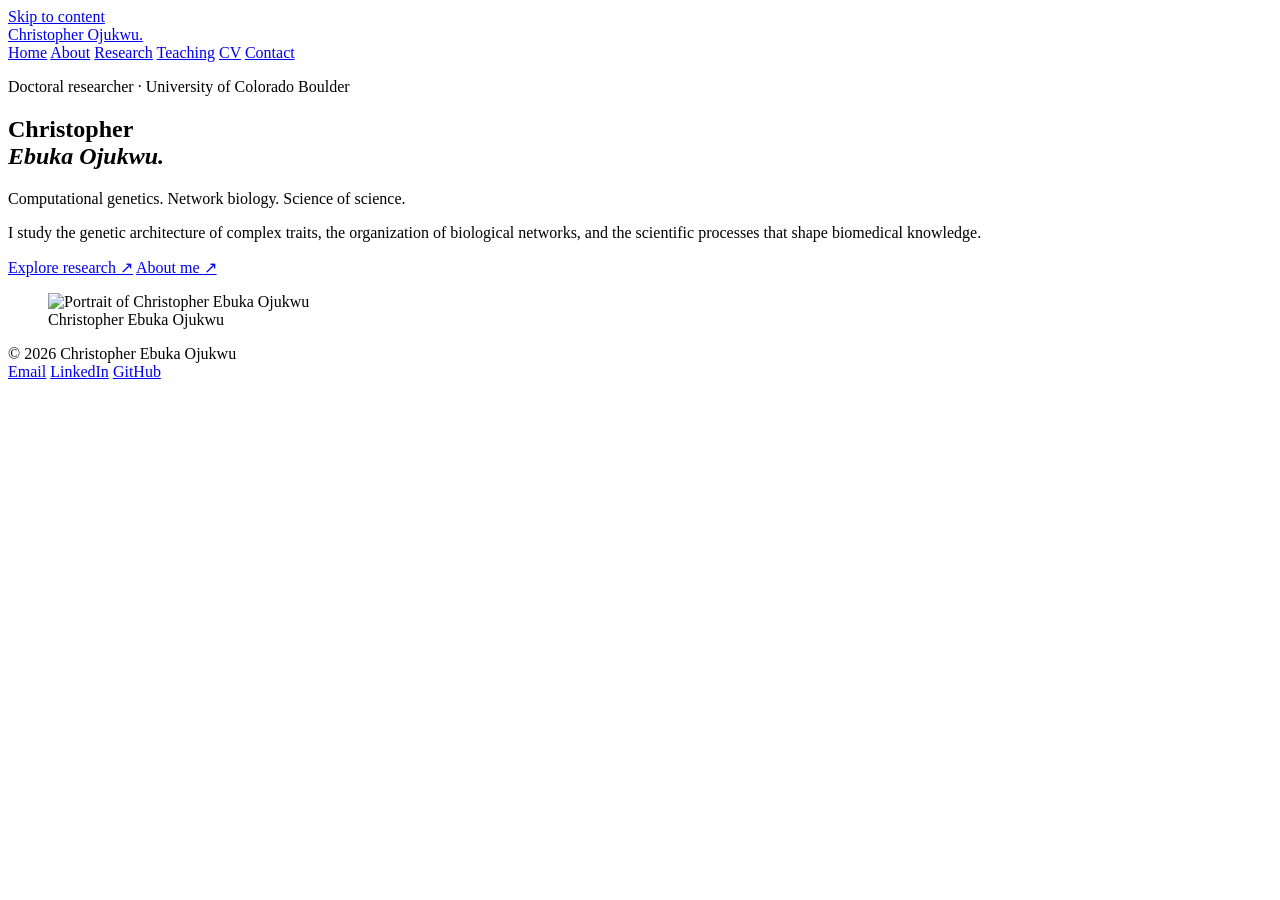
==== about/index.html @ 0a56ed88 "Create index.html" ====
<!doctype html>
<html lang="en">
<head>
  <meta charset="utf-8">
  <meta name="viewport" content="width=device-width, initial-scale=1">
  <meta name="color-scheme" content="light">
  <meta name="theme-color" content="#f8f8f6">
  <meta name="description" content="Christopher Ebuka Ojukwu is a PhD researcher at the University of Colorado Boulder studying computational genetics, biological networks, and the science of science.">
  <meta property="og:type" content="website">
  <meta property="og:title" content="Christopher Ebuka Ojukwu | Researcher">
  <meta property="og:description" content="Christopher Ebuka Ojukwu is a PhD researcher at the University of Colorado Boulder studying computational genetics, biological networks, and the science of science.">
  <meta property="og:url" content="https://christopherojukwu.com/">
  <meta property="og:image" content="https://christopherojukwu.com/christopher.JPEG">
  <link rel="canonical" href="https://christopherojukwu.com/">
  <link rel="icon" type="image/svg+xml" href="assets/favicon.svg">
  <link rel="stylesheet" href="assets/styles.css">
  <title>Christopher Ebuka Ojukwu | Researcher</title>
  <script type="application/ld+json">{
      "@context": "https://schema.org",
      "@type": "Person",
      "name": "Christopher Ebuka Ojukwu",
      "alternateName": "Christopher Ojukwu",
      "url": "https://christopherojukwu.com/",
      "image": "https://christopherojukwu.com/christoper.JPEG",
      "jobTitle": "Doctoral Researcher",
      "affiliation": {"@type":"CollegeOrUniversity","name":"University of Colorado Boulder"},
      "sameAs": ["https://github.com/ChristopherEbukaOjukwu", "https://www.linkedin.com/in/christopher-ebuka-ojukwu-80a6b9121/"]
    }</script>
</head>
<body class="home-page">
  <a class="skip-link" href="#main">Skip to content</a>
  <header class="site-header">
    <div class="container site-header-inner">
      <a class="brand" href="index.html" aria-label="Christopher Ojukwu, home">Christopher Ojukwu<span class="brand-mark">.</span></a>
      <nav class="site-nav" aria-label="Main navigation"><a href="index.html" aria-current="page" class="nav-active">Home</a>
<a href="about.html">About</a>
<a href="research.html">Research</a>
<a href="teaching.html">Teaching</a>
<a href="cv.html">CV</a>
<a href="contact.html">Contact</a></nav>
    </div>
  </header>
  <main id="main" class="container">
  <section class="hero" aria-labelledby="hero-title">
    <div class="hero-copy">
      <p class="eyebrow">Doctoral researcher · University of Colorado Boulder</p>
      <h1 id="hero-title">Christopher<br><em>Ebuka Ojukwu.</em></h1>
      <p class="hero-subtitle">Computational genetics. Network biology. Science of science.</p>
      <p class="hero-description">I study the genetic architecture of complex traits, the organization of biological networks, and the scientific processes that shape biomedical knowledge.</p>
      <div class="hero-actions">
        <a class="inline-arrow" href="research.html">Explore research <span aria-hidden="true">↗</span></a>
        <a class="inline-arrow secondary-arrow" href="about.html">About me <span aria-hidden="true">↗</span></a>
      </div>
    </div>
    <figure class="portrait-wrap">
      <img src="christopher.JPEG" alt="Portrait of Christopher Ebuka Ojukwu" width="1000" height="1000" loading="eager" fetchpriority="high">
      <figcaption>Christopher Ebuka Ojukwu</figcaption>
    </figure>
  </section>

  </main>
  <footer class="site-footer">
    <div class="container footer-inner">
      <span>© 2026 Christopher Ebuka Ojukwu</span>
      <div class="footer-links">
        <a href="mailto:christopher.ojukwu@colorado.edu">Email</a>
        <a href="https://www.linkedin.com/in/christopher-ebuka-ojukwu-80a6b9121/" target="_blank" rel="noopener noreferrer">LinkedIn</a>
        <a href="https://github.com/ChristopherEbukaOjukwu" target="_blank" rel="noopener noreferrer">GitHub</a>
      </div>
    </div>
  </footer>
</body>
</html>
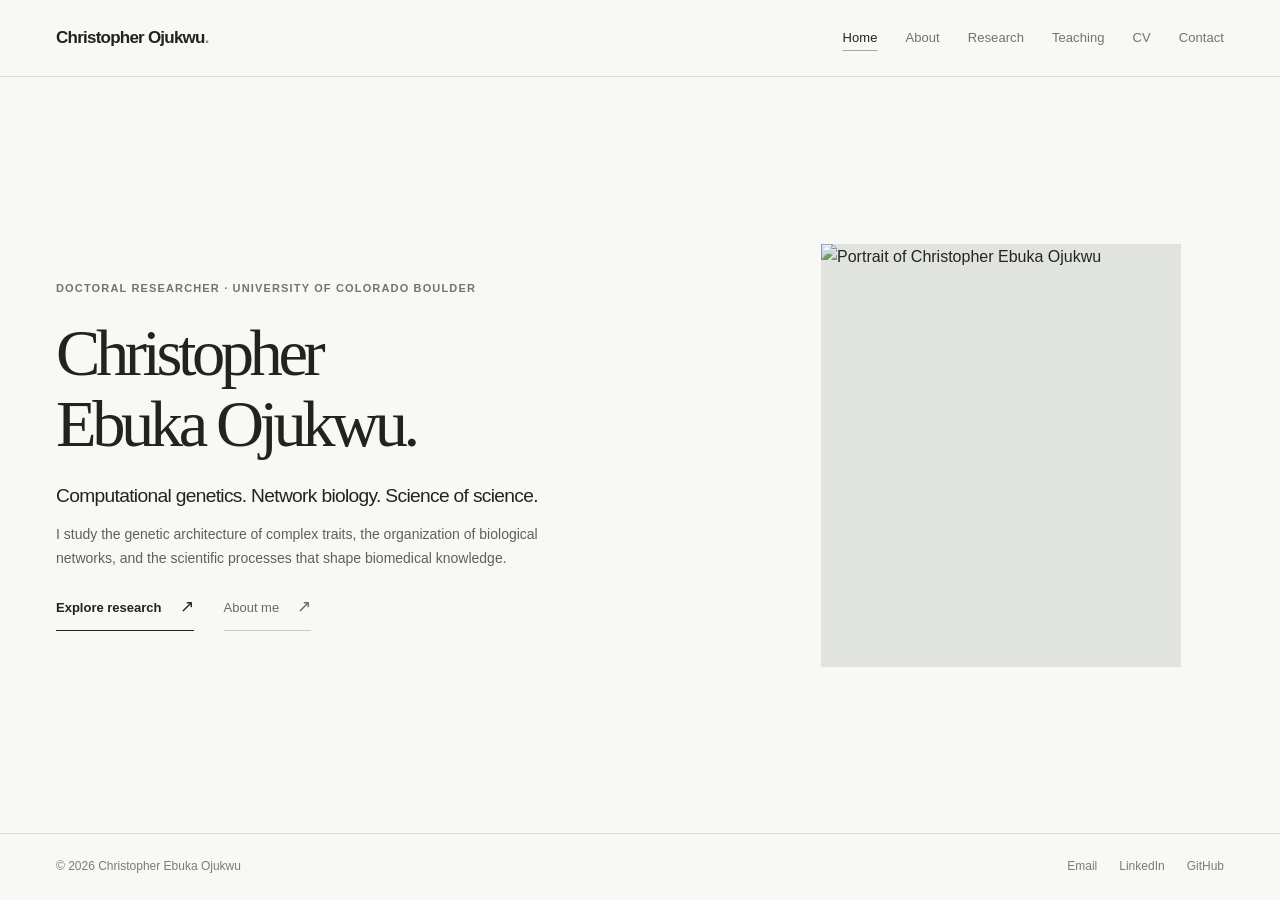
==== commit c31f5330: "Update index.html" ====
--- a/about/index.html
+++ b/about/index.html
@@ -13,7 +13,7 @@
   <meta property="og:image" content="https://christopherojukwu.com/christopher.JPEG">
   <link rel="canonical" href="https://christopherojukwu.com/">
   <link rel="icon" type="image/svg+xml" href="assets/favicon.svg">
-  <link rel="stylesheet" href="assets/styles.css">
+  <link rel="stylesheet" href="/assets/styles.css">
   <title>Christopher Ebuka Ojukwu | Researcher</title>
   <script type="application/ld+json">{
       "@context": "https://schema.org",
--- a/assets/styles.css
+++ b/assets/styles.css
@@ -0,0 +1,177 @@
+/* Minimal editorial website for Christopher Ebuka Ojukwu */
+:root {
+  --bg: #f8f8f6;
+  --ink: #202320;
+  --muted: #656a66;
+  --line: #dcded9;
+  --accent: #555f59;
+  --max: 1180px;
+}
+* { box-sizing: border-box; }
+html { scroll-behavior: smooth; }
+body { margin: 0; background: var(--bg); color: var(--ink); font-family: -apple-system, BlinkMacSystemFont, "Segoe UI", Helvetica, Arial, sans-serif; font-size: 16px; line-height: 1.65; -webkit-font-smoothing: antialiased; }
+a { color: inherit; text-decoration: none; }
+a:hover { color: #626f67; }
+a:focus-visible { outline: 2px solid #52685b; outline-offset: 5px; }
+.container { width: min(var(--max), calc(100% - 112px)); margin: 0 auto; }
+.skip-link { position: absolute; top: -80px; left: 20px; z-index: 99; background: #fff; padding: 12px; }
+.skip-link:focus { top: 10px; }
+.site-header { border-bottom: 1px solid var(--line); }
+.site-header-inner { display: flex; justify-content: space-between; align-items: center; min-height: 92px; gap: 24px; }
+.brand { font-size: 17px; font-weight: 650; letter-spacing: -.045em; white-space: nowrap; }
+.brand-mark { color: #879288; }
+.site-nav { display: flex; flex-wrap: nowrap; gap: 28px; align-items: center; }
+.site-nav a { color: #70746e; font-size: 13px; line-height: 1.4; letter-spacing: .005em; transition: color .15s ease; }
+.site-nav a:hover, .site-nav a.nav-active { color: var(--ink); }
+.site-nav a.nav-active { text-decoration: underline; text-decoration-color: #a3aca1; text-underline-offset: 8px; text-decoration-thickness: 1px; }
+.site-footer { margin-top: 115px; border-top: 1px solid var(--line); }
+.footer-inner { min-height: 104px; display: flex; gap: 20px; align-items: center; justify-content: space-between; color: #797d76; font-size: 12px; }
+.footer-links { display: flex; gap: 22px; }
+.footer-links a:hover { color: var(--ink); }
+.eyebrow, .small-label, .side-label { color: #70756f; font-size: 11px; letter-spacing: .105em; text-transform: uppercase; font-weight: 550; }
+.hero { display: grid; grid-template-columns: minmax(0, 1.27fr) minmax(290px, .73fr); gap: clamp(40px, 6.5vw, 110px); align-items: center; padding: 103px 0 100px; }
+.hero-copy { padding-bottom: 18px; }
+.hero .eyebrow { margin: 0 0 32px; }
+h1,h2,h3,p,figure { margin-top: 0; }
+h1, .serif { font-family: Georgia, "Times New Roman", serif; font-weight: 400; }
+.hero h1 { font-size: 78px; font-size: clamp(52px, 5.6vw, 90px); letter-spacing: -.067em; line-height: 1.06; margin: 0 0 35px; }
+.hero h1 em { font-style: normal; white-space: nowrap; }
+.hero-subtitle { font-size: 20px; font-size: clamp(18px, 1.6vw, 22px); line-height: 1.45; font-weight: 500; letter-spacing: -.035em; max-width: 530px; margin-bottom: 20px; }
+.hero-description { font-size: 15px; line-height: 1.85; color: #5c615c; max-width: 530px; margin-bottom: 33px; }
+.hero-actions { display: flex; gap: 30px; align-items: center; flex-wrap: wrap; }
+.inline-arrow { display: inline-flex; gap: 18px; align-items: center; font-size: 13px; font-weight: 620; padding: 0 0 9px; border-bottom: 1px solid var(--ink); }
+.inline-arrow span { font-size: 17px; font-weight: 400; }
+.secondary-arrow { color: var(--muted); font-weight: 450; border-bottom-color: #c7cbc4; }
+.portrait-wrap { margin: 0; align-self: start; }
+.portrait-wrap img { display: block; width: 100%; height: 100%; aspect-ratio: 3/4; object-fit: cover; object-position: center top; background: #e3e6e0; filter: saturate(.7) contrast(.97); }
+.portrait-wrap figcaption { font-size: 10px; letter-spacing: .04em; margin-top: 11px; color: #8d908b; }
+.page-heading { padding: 90px 0 62px; border-bottom: 1px solid var(--line); }
+.page-heading .eyebrow { margin-bottom: 24px; }
+.page-heading h1 { font-size: 90px; font-size: clamp(62px, 7vw, 96px); line-height: 1.08; letter-spacing: -.075em; margin-bottom: 20px; }
+.page-lede { color: #686d67; max-width: 750px; font-size: 17px; letter-spacing: -.015em; line-height: 1.65; margin: 0; }
+.page-grid { display: grid; grid-template-columns: 220px minmax(0, 1fr); gap: 50px; padding: 55px 0; }
+.page-grid .side-label { margin-top: 6px; }
+.ruled-block { border-top: 1px solid var(--line); }
+.content-wide { max-width: 790px; }
+.prose p { color: #4c524c; font-size: 16px; line-height: 1.91; margin: 0 0 20px; }
+.prose p:last-child { margin-bottom: 0; }
+.entries { display: flex; flex-direction: column; }
+.entry { padding: 0 0 23px; margin-bottom: 23px; display: flex; justify-content: space-between; align-items: flex-start; gap: 24px; border-bottom: 1px solid #ebede8; }
+.entry:last-child { border: 0; margin: 0; padding-bottom: 0; }
+.entry h2 { font-size: 16px; line-height: 1.5; font-weight: 560; letter-spacing: -.017em; margin: 0 0 5px; }
+.entry p { font-size: 13px; color: var(--muted); margin: 0; line-height: 1.6; }
+.entry-date { color: #777e77; font-size: 12px; white-space: nowrap; padding-top: 3px; }
+.research-intro, .teaching-intro { max-width: 790px; padding: 48px 0 65px; }
+.research-section { margin-top: 4px; }
+.section-topline { border-top: 1px solid var(--line); padding: 18px 0 32px; display: flex; justify-content: space-between; gap: 24px; align-items: baseline; }
+.section-topline h2 { font-size: 22px; font-weight: 480; letter-spacing: -.045em; line-height: 1.35; margin: 0; }
+.section-topline span { color: #898f88; font-size: 12px; }
+.research-row { display: grid; grid-template-columns: 80px 1fr; gap: 30px; padding: 23px 0 47px; }
+.research-row + .research-row { border-top: 1px solid #e5e8e2; padding-top: 39px; }
+.research-number { font: 400 24px Georgia, serif; color: #a6aea6; }
+.research-text { max-width: 790px; }
+.research-text h3 { font: 400 clamp(24px, 2.7vw, 36px)/1.26 Georgia,serif; letter-spacing: -.035em; margin: 0 0 17px; }
+.research-text p, .teaching-row p { font-size: 14px; line-height: 1.85; color: #626761; margin: 0 0 13px; }
+.research-text p:last-child { margin: 0; }
+.bibliography { padding-bottom: 60px; }
+.bibliography-entry, .teaching-row { display: grid; grid-template-columns: 105px 1fr; gap: 22px; padding: 24px 0; border-bottom: 1px solid #e8eae6; }
+.bibliography-entry:last-child, .teaching-row:last-child { border-bottom: 0; }
+.item-year { font-size: 12px; color: #90978e; padding-top: 4px; }
+.bibliography-entry h3, .teaching-row h3 { font-size: 17px; font-weight: 540; letter-spacing: -.025em; line-height: 1.5; margin: 0 0 8px; }
+.bibliography-entry p { margin: 0 0 5px; color: #656b63; font-size: 13px; line-height: 1.65; }
+.bibliography-entry .item-note { color: #868b85; font-style: italic; }
+.teaching-row { padding-bottom: 31px; }
+.teaching-row h3 { margin-bottom: 10px; }
+.cv-feature { display: flex; justify-content: space-between; gap: 28px; align-items: center; padding: 70px 0 50px; border-bottom: 1px solid var(--line); }
+.cv-feature .small-label { margin-bottom: 10px; }
+.cv-feature h2 { font: 400 clamp(28px, 3vw, 43px) Georgia,serif; letter-spacing: -.04em; line-height: 1.3; margin: 0 0 12px; }
+.cv-feature p:not(.small-label) { color: var(--muted); font-size: 14px; margin: 0; }
+.download-button { white-space: nowrap; display: inline-flex; align-items: center; justify-content: center; gap: 28px; font-size: 13px; font-weight: 550; color: #fff; background: #252a25; padding: 15px 21px; }
+.download-button:hover { color: #fff; background: #465449; }
+.download-button span { font-size: 18px; line-height: 1; }
+.contact-stack { padding: 45px 0 20px; }
+.contact-line { display: grid; grid-template-columns: 225px minmax(0,1fr); gap: 28px; border-bottom: 1px solid var(--line); padding: 29px 0; }
+.contact-line > span { color: #7e847c; font-size: 13px; }
+.contact-line a { font-size: 20px; font-size: clamp(16px,2vw,22px); letter-spacing: -.033em; font-weight: 450; overflow-wrap: anywhere; }
+.contact-line a span { font-size: 15px; margin-left: 10px; }
+.contact-location { padding: 35px 0 5px; }
+.contact-location p { font-size: 14px; color: var(--muted); line-height: 1.75; margin: 7px 0 0; }
+@media (max-width: 960px) {
+  .container { width: min(var(--max), calc(100% - 70px)); }
+  .hero { grid-template-columns: minmax(0,1.15fr) minmax(230px,.85fr); gap: 35px; }
+  .hero h1 { font-size: clamp(47px, 6.3vw, 69px); }
+  .site-header-inner { min-height: 88px; }
+  .site-nav { gap: 15px; }
+  .page-grid { grid-template-columns: 150px minmax(0,1fr); gap: 32px; }
+}
+@media (max-width: 690px) {
+  .container { width: calc(100% - 40px); }
+  .site-header-inner { display: block; padding: 20px 0 15px; }
+  .site-nav { margin-top: 17px; gap: 17px; row-gap: 11px; flex-wrap: wrap; }
+  .site-nav a { font-size: 12px; }
+  .hero { padding: 58px 0 60px; display: flex; flex-direction: column-reverse; gap: 34px; align-items: stretch; }
+  .hero-copy { padding: 0; }
+  .portrait-wrap { width: 55%; max-width: 300px; align-self: flex-start; }
+  .portrait-wrap img { aspect-ratio: 4/4.8; }
+  .hero .eyebrow { margin-bottom: 18px; line-height: 1.6; }
+  .hero h1 { font-size: clamp(48px, 11vw, 72px); margin-bottom: 25px; }
+  .hero-description { font-size: 14px; }
+  .home-bottom { grid-template-columns: 1fr; gap: 14px; padding-bottom: 20px; }
+  .home-focus { line-height: 1.65; }
+  .page-heading { padding: 55px 0 45px; }
+  .page-heading h1 { font-size: 62px; }
+  .page-lede { font-size: 16px; }
+  .page-grid { display: block; padding: 35px 0; }
+  .side-label { margin-bottom: 20px; }
+  .prose p { font-size: 15px; }
+  .entry { flex-direction: column; gap: 5px; }
+  .research-intro,.teaching-intro { padding: 34px 0 45px; }
+  .research-row { grid-template-columns: 40px 1fr; gap: 13px; }
+  .research-text h3 { font-size: 25px; }
+  .bibliography-entry, .teaching-row { grid-template-columns: 60px 1fr; gap: 15px; }
+  .section-topline span { display: none; }
+  .cv-feature { display: block; padding-top: 45px; }
+  .download-button { margin-top: 27px; }
+  .contact-line { grid-template-columns: 1fr; gap: 3px; padding: 22px 0; }
+  .footer-inner { flex-direction: column; align-items: flex-start; gap: 15px; justify-content: center; padding: 22px 0; }
+  .site-footer { margin-top: 75px; }
+}
+@media (prefers-reduced-motion: reduce) { html { scroll-behavior: auto; } a { transition: none; } }
+
+
+/* Compact, single-screen homepage on desktops and laptops. */
+@media (min-width: 691px) {
+  .home-page { min-height: 100vh; min-height: 100svh; display: flex; flex-direction: column; }
+  .home-page .site-header-inner { min-height: 76px; }
+  .home-page main.container { flex: 1; display: flex; flex-direction: column; justify-content: center; }
+  .home-page .hero { width: 100%; align-items: center; padding: clamp(20px, 3.4vh, 40px) 0; gap: clamp(30px, 5vw, 76px); }
+  .home-page .hero-copy { padding-bottom: 0; }
+  .home-page .hero .eyebrow { margin-bottom: clamp(14px, 2.4vh, 24px); }
+  .home-page .hero h1 { font-size: clamp(50px, 5.2vw, 80px); margin-bottom: clamp(18px, 2.5vh, 27px); }
+  .home-page .hero-subtitle { font-size: clamp(17px, 1.5vw, 20px); margin-bottom: 13px; }
+  .home-page .hero-description { font-size: 14px; line-height: 1.7; max-width: 510px; margin-bottom: 23px; }
+  .home-page .portrait-wrap { align-self: center; width: 100%; max-width: 360px; }
+  .home-page .portrait-wrap img { aspect-ratio: 4 / 4.7; max-height: min(52svh, 430px); }
+  .home-page .portrait-wrap figcaption { display: none; }
+  .home-page .site-footer { margin-top: 0; }
+  .home-page .footer-inner { min-height: 66px; }
+}
+@media (max-width: 690px) {
+  .home-page .hero { padding: 30px 0 36px; gap: 21px; }
+  .home-page .portrait-wrap { width: 38%; max-width: 185px; }
+  .home-page .portrait-wrap img { height: clamp(148px, 44vw, 190px); aspect-ratio: 4 / 5; object-fit: cover; }
+  .home-page .hero h1 { font-size: clamp(43px, 10.3vw, 64px); margin-bottom: 17px; }
+  .home-page .hero .eyebrow { margin-bottom: 11px; }
+  .home-page .hero-subtitle { font-size: 17px; margin-bottom: 10px; }
+  .home-page .hero-description { line-height: 1.65; margin-bottom: 21px; }
+  .home-page .hero-actions { gap: 22px; }
+  .home-page .portrait-wrap figcaption { display: none; }
+  .home-page .site-footer { margin-top: 0; }
+}
+@media (min-width: 691px) and (max-height: 680px) {
+  .home-page .hero h1 { font-size: clamp(42px, 4.4vw, 67px); margin-bottom: 15px; }
+  .home-page .hero .eyebrow { margin-bottom: 12px; }
+  .home-page .hero-description { margin-bottom: 14px; }
+  .home-page .hero { padding: 13px 0; }
+  .home-page .portrait-wrap img { max-height: 47svh; }
+}
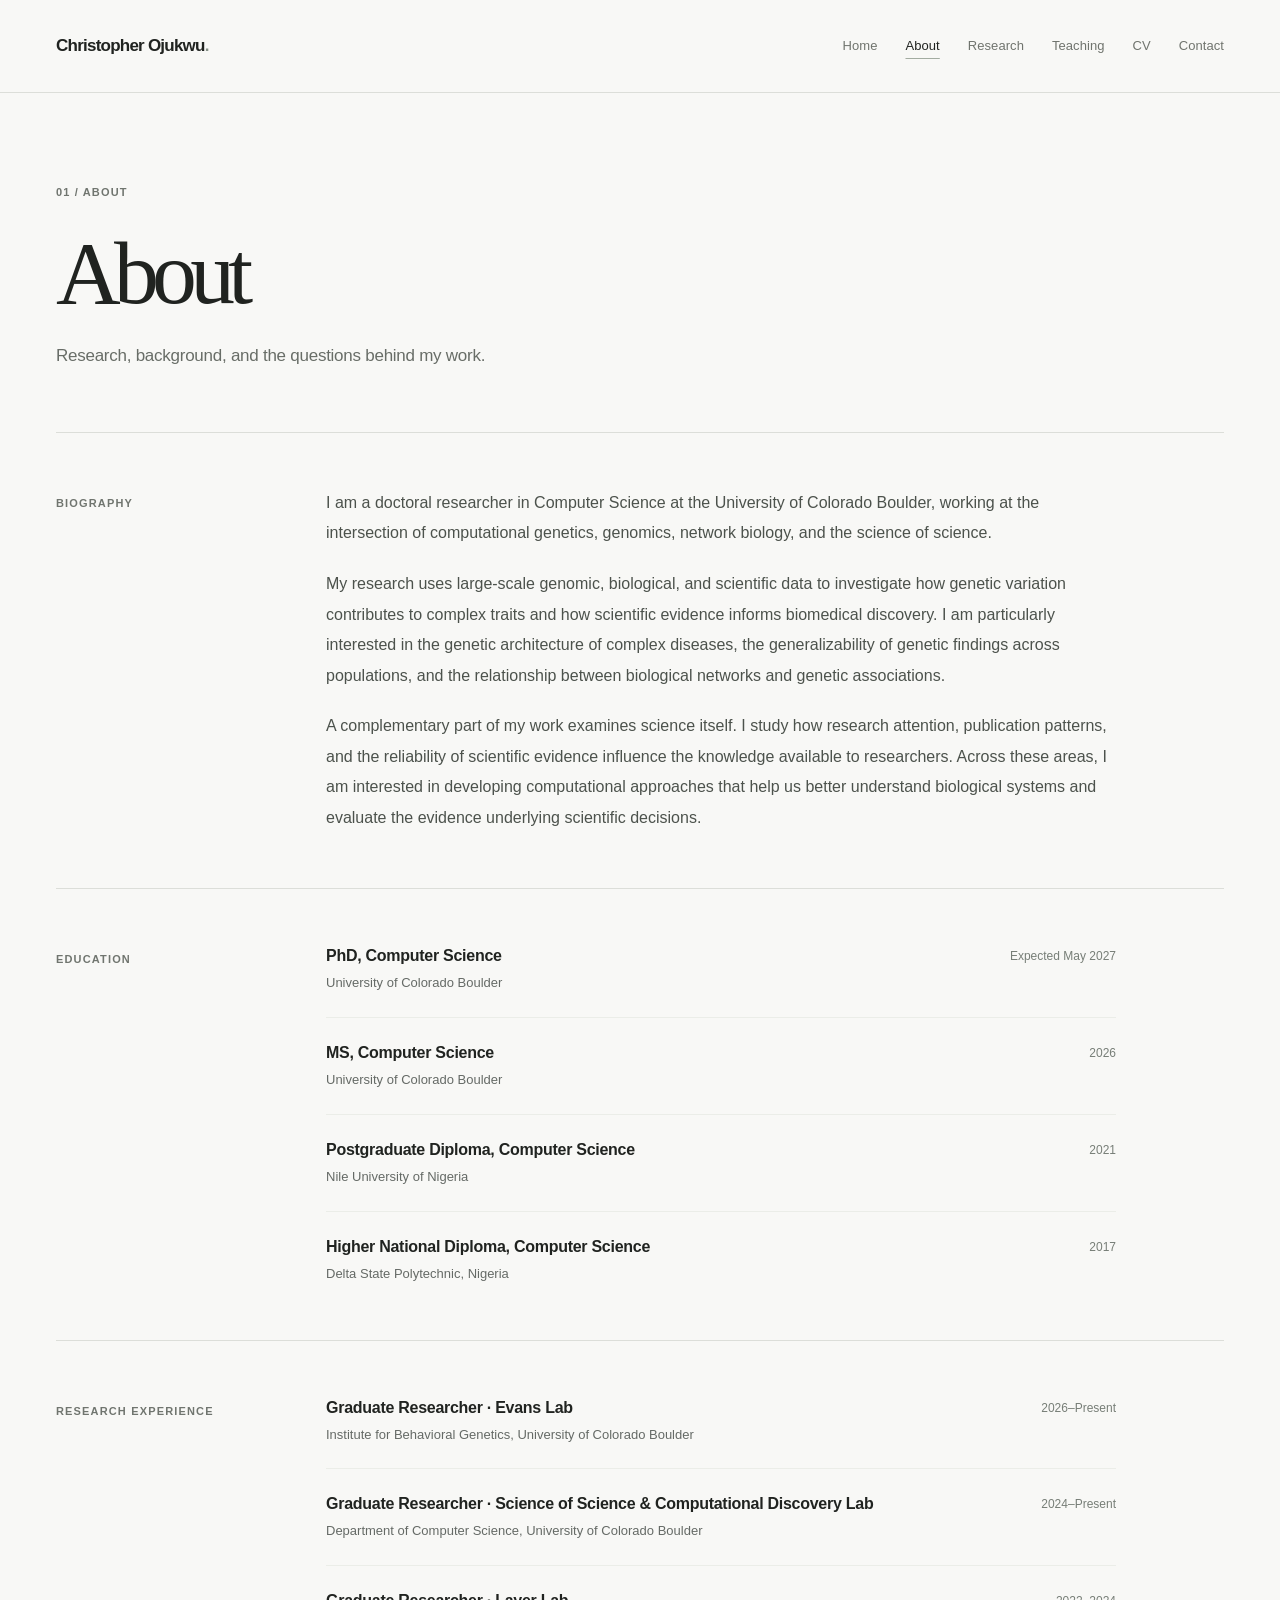
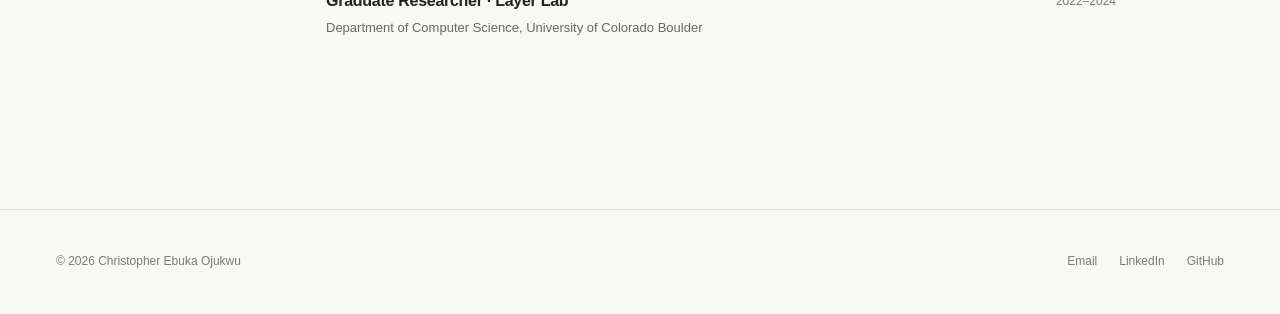
==== commit 8f22e3cc: "Use clean URLs across website" ====
--- a/about/index.html
+++ b/about/index.html
@@ -5,16 +5,16 @@
   <meta name="viewport" content="width=device-width, initial-scale=1">
   <meta name="color-scheme" content="light">
   <meta name="theme-color" content="#f8f8f6">
-  <meta name="description" content="Christopher Ebuka Ojukwu is a PhD researcher at the University of Colorado Boulder studying computational genetics, biological networks, and the science of science.">
+  <meta name="description" content="About Christopher Ebuka Ojukwu, a computational genetics and science of science researcher at the University of Colorado Boulder.">
   <meta property="og:type" content="website">
-  <meta property="og:title" content="Christopher Ebuka Ojukwu | Researcher">
-  <meta property="og:description" content="Christopher Ebuka Ojukwu is a PhD researcher at the University of Colorado Boulder studying computational genetics, biological networks, and the science of science.">
-  <meta property="og:url" content="https://christopherojukwu.com/">
-  <meta property="og:image" content="https://christopherojukwu.com/christopher.JPEG">
-  <link rel="canonical" href="https://christopherojukwu.com/">
-  <link rel="icon" type="image/svg+xml" href="assets/favicon.svg">
+  <meta property="og:title" content="About | Christopher Ebuka Ojukwu">
+  <meta property="og:description" content="About Christopher Ebuka Ojukwu, a computational genetics and science of science researcher at the University of Colorado Boulder.">
+  <meta property="og:url" content="https://christopherojukwu.com/about/">
+  <meta property="og:image" content="https://christopherojukwu.com/christoper.JPEG">
+  <link rel="canonical" href="https://christopherojukwu.com/about/">
+  <link rel="icon" type="image/svg+xml" href="/assets/favicon.svg">
   <link rel="stylesheet" href="/assets/styles.css">
-  <title>Christopher Ebuka Ojukwu | Researcher</title>
+  <title>About | Christopher Ebuka Ojukwu</title>
   <script type="application/ld+json">{
       "@context": "https://schema.org",
       "@type": "Person",
@@ -27,37 +27,50 @@
       "sameAs": ["https://github.com/ChristopherEbukaOjukwu", "https://www.linkedin.com/in/christopher-ebuka-ojukwu-80a6b9121/"]
     }</script>
 </head>
-<body class="home-page">
+<body class="">
   <a class="skip-link" href="#main">Skip to content</a>
   <header class="site-header">
     <div class="container site-header-inner">
-      <a class="brand" href="index.html" aria-label="Christopher Ojukwu, home">Christopher Ojukwu<span class="brand-mark">.</span></a>
-      <nav class="site-nav" aria-label="Main navigation"><a href="index.html" aria-current="page" class="nav-active">Home</a>
-<a href="about.html">About</a>
-<a href="research.html">Research</a>
-<a href="teaching.html">Teaching</a>
-<a href="cv.html">CV</a>
-<a href="contact.html">Contact</a></nav>
+      <a class="brand" href="/" aria-label="Christopher Ojukwu, home">Christopher Ojukwu<span class="brand-mark">.</span></a>
+      <nav class="site-nav" aria-label="Main navigation"><a href="/">Home</a>
+<a href="/about/" aria-current="page" class="nav-active">About</a>
+<a href="/research/">Research</a>
+<a href="/teaching/">Teaching</a>
+<a href="/cv/">CV</a>
+<a href="/contact/">Contact</a></nav>
     </div>
   </header>
   <main id="main" class="container">
-  <section class="hero" aria-labelledby="hero-title">
-    <div class="hero-copy">
-      <p class="eyebrow">Doctoral researcher · University of Colorado Boulder</p>
-      <h1 id="hero-title">Christopher<br><em>Ebuka Ojukwu.</em></h1>
-      <p class="hero-subtitle">Computational genetics. Network biology. Science of science.</p>
-      <p class="hero-description">I study the genetic architecture of complex traits, the organization of biological networks, and the scientific processes that shape biomedical knowledge.</p>
-      <div class="hero-actions">
-        <a class="inline-arrow" href="research.html">Explore research <span aria-hidden="true">↗</span></a>
-        <a class="inline-arrow secondary-arrow" href="about.html">About me <span aria-hidden="true">↗</span></a>
-      </div>
+  <section class="page-heading">
+    <p class="eyebrow">01 / About</p>
+    <h1>About</h1>
+    <p class="page-lede">Research, background, and the questions behind my work.</p>
+  </section>
+  <div class="page-grid">
+    <div class="side-label">Biography</div>
+    <div class="prose content-wide">
+      <p>I am a doctoral researcher in Computer Science at the University of Colorado Boulder, working at the intersection of computational genetics, genomics, network biology, and the science of science.</p>
+      <p>My research uses large-scale genomic, biological, and scientific data to investigate how genetic variation contributes to complex traits and how scientific evidence informs biomedical discovery. I am particularly interested in the genetic architecture of complex diseases, the generalizability of genetic findings across populations, and the relationship between biological networks and genetic associations.</p>
+      <p>A complementary part of my work examines science itself. I study how research attention, publication patterns, and the reliability of scientific evidence influence the knowledge available to researchers. Across these areas, I am interested in developing computational approaches that help us better understand biological systems and evaluate the evidence underlying scientific decisions.</p>
     </div>
-    <figure class="portrait-wrap">
-      <img src="christopher.JPEG" alt="Portrait of Christopher Ebuka Ojukwu" width="1000" height="1000" loading="eager" fetchpriority="high">
-      <figcaption>Christopher Ebuka Ojukwu</figcaption>
-    </figure>
-  </section>
-
+  </div>
+  <div class="page-grid ruled-block">
+    <div class="side-label">Education</div>
+    <div class="content-wide entries">
+      <div class="entry"><div class="entry-main"><h2>PhD, Computer Science</h2><p>University of Colorado Boulder</p></div><span class="entry-date">Expected May 2027</span></div>
+      <div class="entry"><div class="entry-main"><h2>MS, Computer Science</h2><p>University of Colorado Boulder</p></div><span class="entry-date">2026</span></div>
+      <div class="entry"><div class="entry-main"><h2>Postgraduate Diploma, Computer Science</h2><p>Nile University of Nigeria</p></div><span class="entry-date">2021</span></div>
+      <div class="entry"><div class="entry-main"><h2>Higher National Diploma, Computer Science</h2><p>Delta State Polytechnic, Nigeria</p></div><span class="entry-date">2017</span></div>
+    </div>
+  </div>
+  <div class="page-grid ruled-block">
+    <div class="side-label">Research experience</div>
+    <div class="content-wide entries">
+      <div class="entry"><div class="entry-main"><h2>Graduate Researcher · Evans Lab</h2><p>Institute for Behavioral Genetics, University of Colorado Boulder</p></div><span class="entry-date">2026–Present</span></div>
+      <div class="entry"><div class="entry-main"><h2>Graduate Researcher · Science of Science &amp; Computational Discovery Lab</h2><p>Department of Computer Science, University of Colorado Boulder</p></div><span class="entry-date">2024–Present</span></div>
+      <div class="entry"><div class="entry-main"><h2>Graduate Researcher · Layer Lab</h2><p>Department of Computer Science, University of Colorado Boulder</p></div><span class="entry-date">2022–2024</span></div>
+    </div>
+  </div>
   </main>
   <footer class="site-footer">
     <div class="container footer-inner">
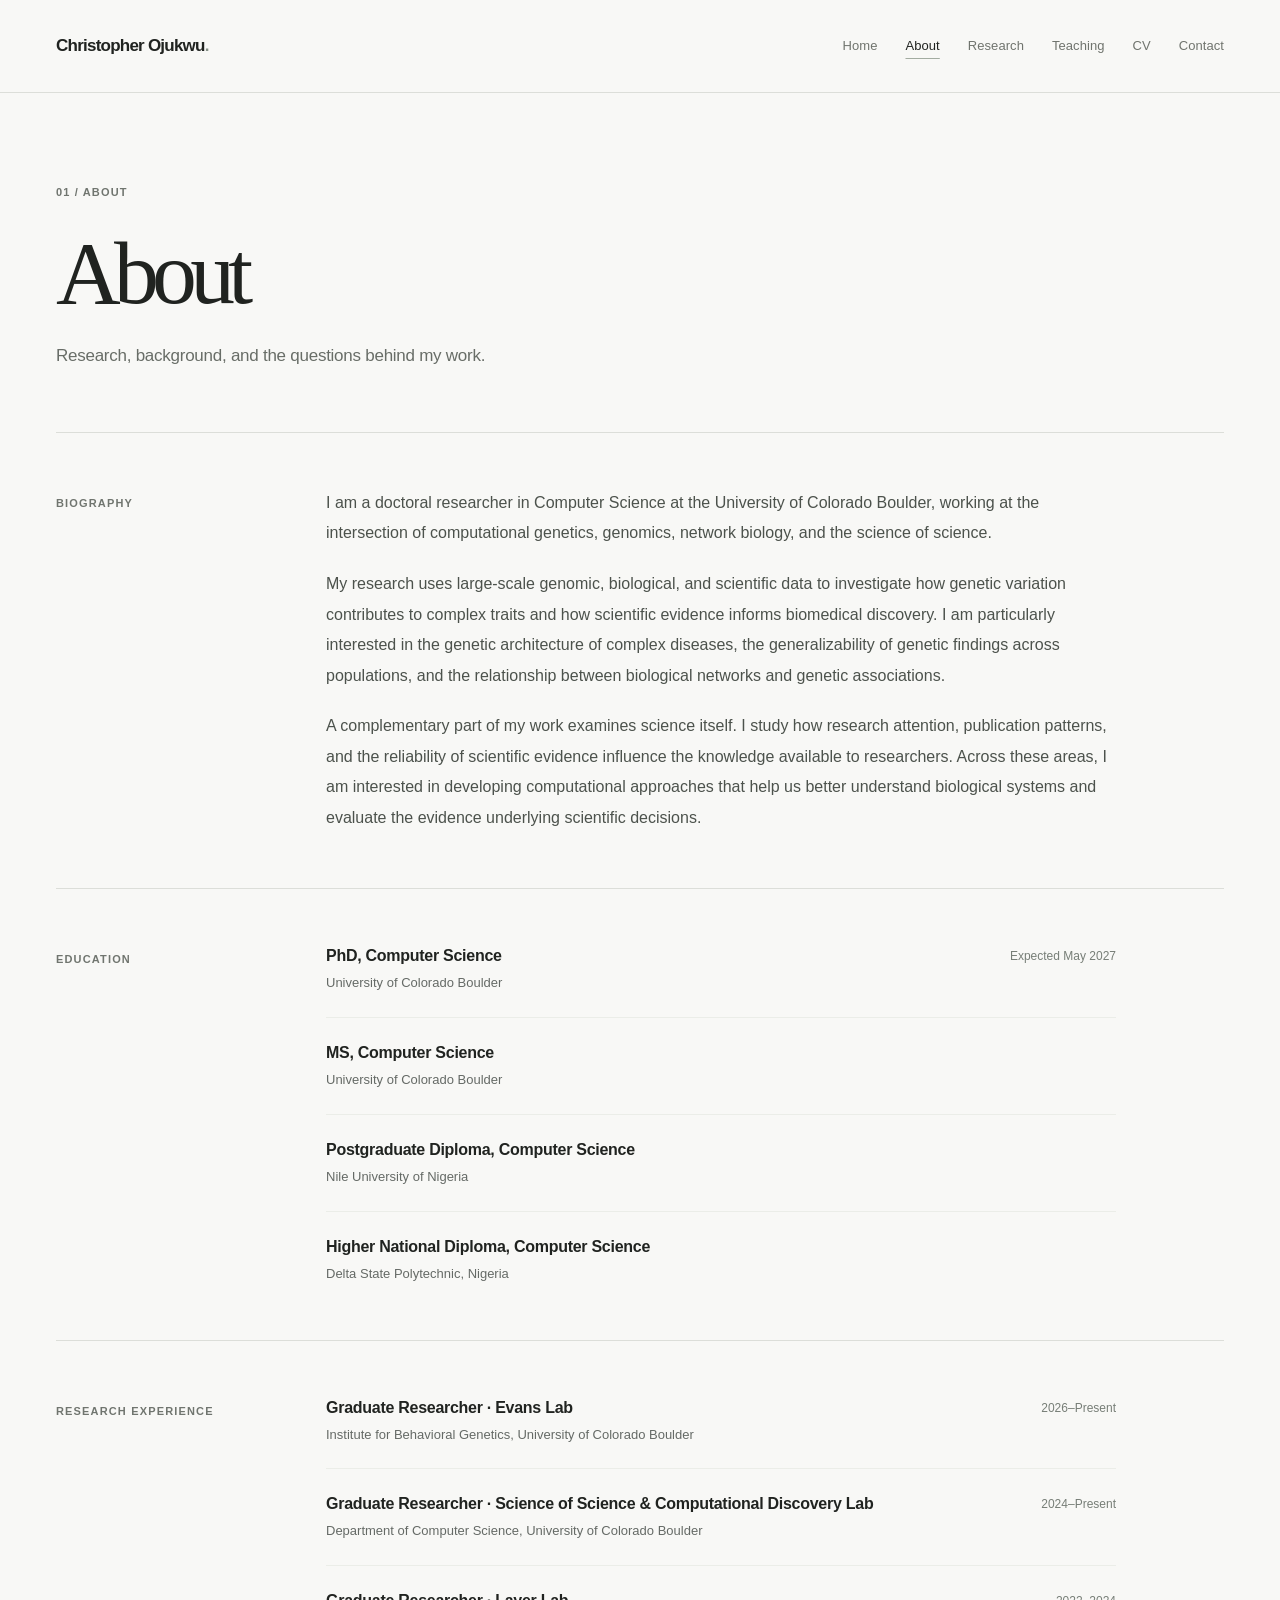
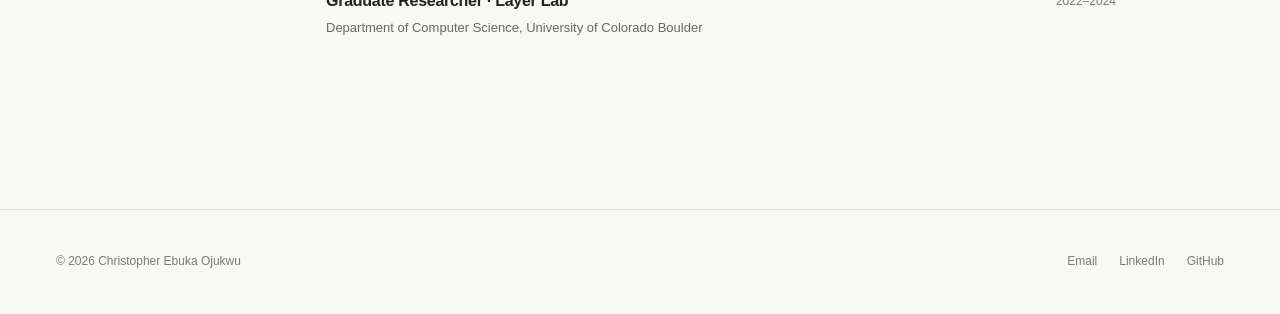
==== commit ca3b507c: "Modify education section in index.html Updated education entries to remove dates for MS, Postgraduat" ====
--- a/about/index.html
+++ b/about/index.html
@@ -58,9 +58,9 @@
     <div class="side-label">Education</div>
     <div class="content-wide entries">
       <div class="entry"><div class="entry-main"><h2>PhD, Computer Science</h2><p>University of Colorado Boulder</p></div><span class="entry-date">Expected May 2027</span></div>
-      <div class="entry"><div class="entry-main"><h2>MS, Computer Science</h2><p>University of Colorado Boulder</p></div><span class="entry-date">2026</span></div>
-      <div class="entry"><div class="entry-main"><h2>Postgraduate Diploma, Computer Science</h2><p>Nile University of Nigeria</p></div><span class="entry-date">2021</span></div>
-      <div class="entry"><div class="entry-main"><h2>Higher National Diploma, Computer Science</h2><p>Delta State Polytechnic, Nigeria</p></div><span class="entry-date">2017</span></div>
+      <div class="entry"><div class="entry-main"><h2>MS, Computer Science</h2><p>University of Colorado Boulder</p></div><span class="entry-date"></span></div>
+      <div class="entry"><div class="entry-main"><h2>Postgraduate Diploma, Computer Science</h2><p>Nile University of Nigeria</p></div><span class="entry-date"></span></div>
+      <div class="entry"><div class="entry-main"><h2>Higher National Diploma, Computer Science</h2><p>Delta State Polytechnic, Nigeria</p></div><span class="entry-date"></span></div>
     </div>
   </div>
   <div class="page-grid ruled-block">
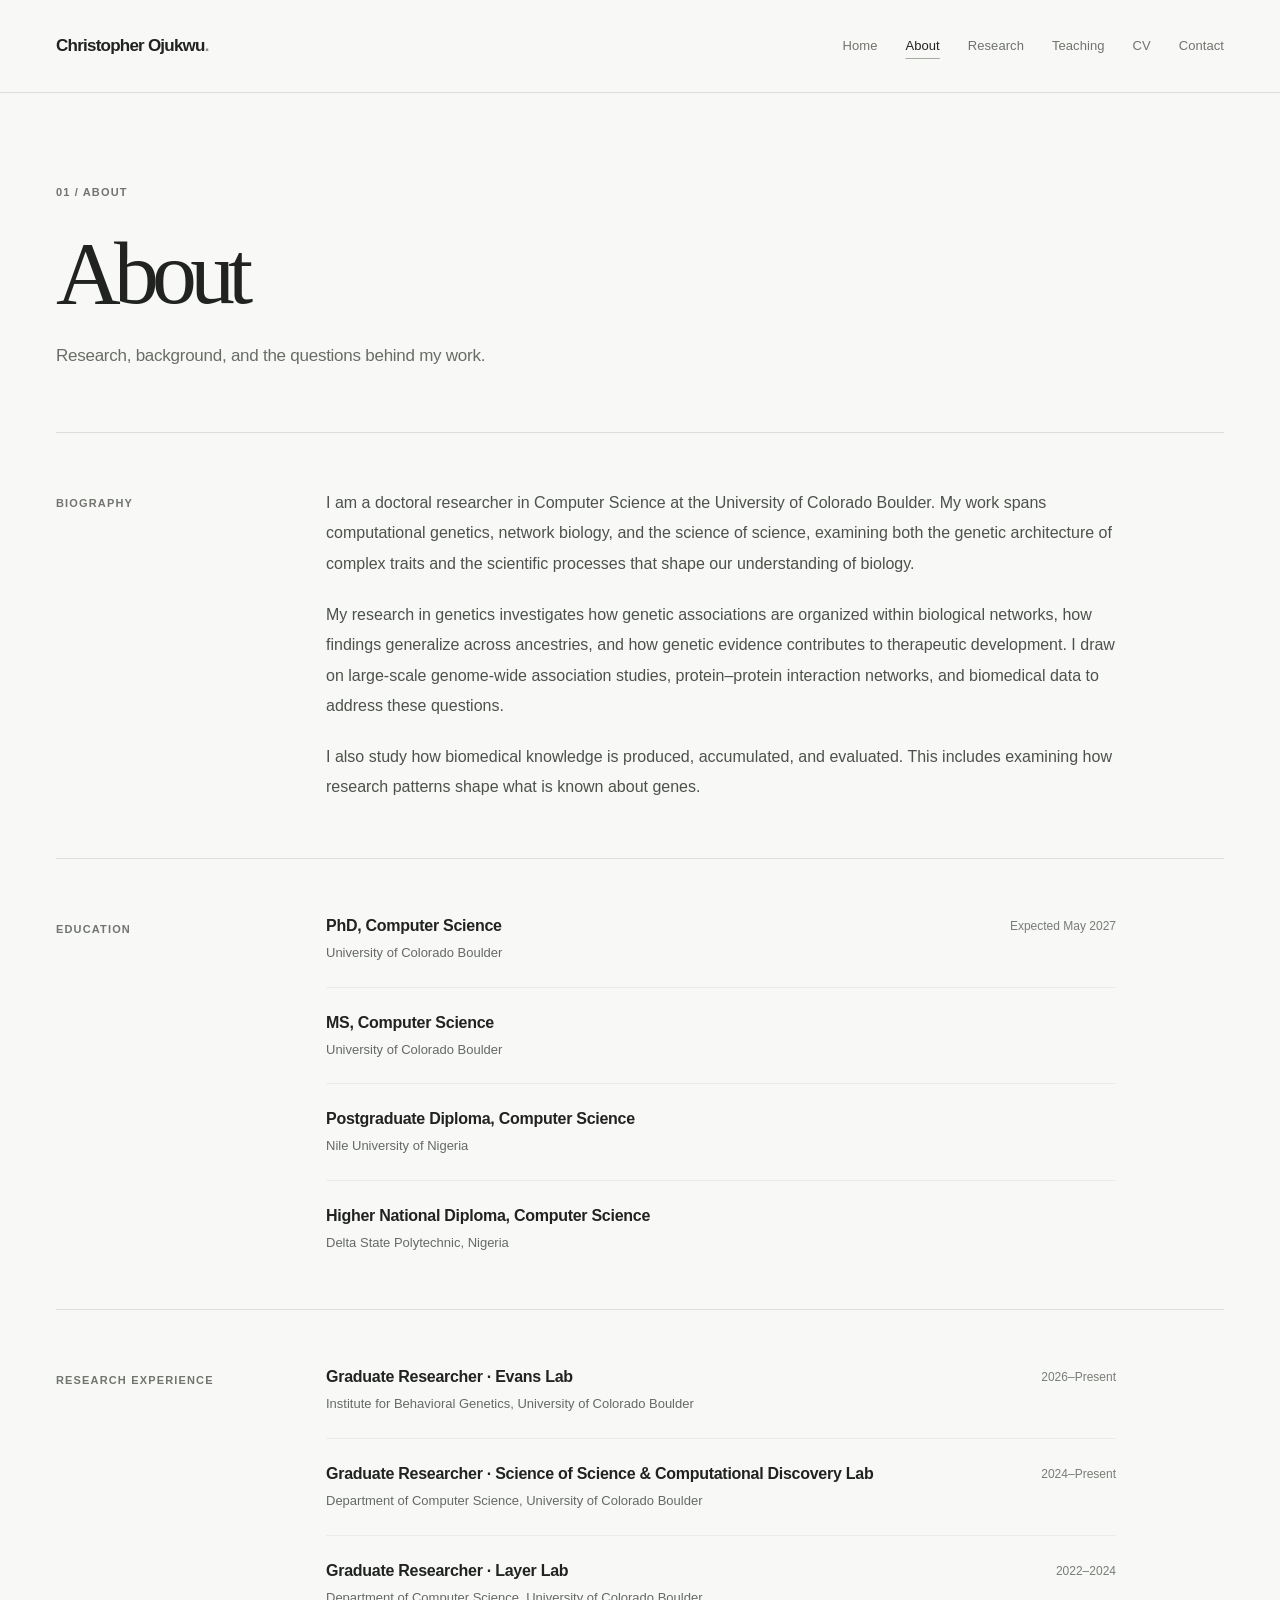
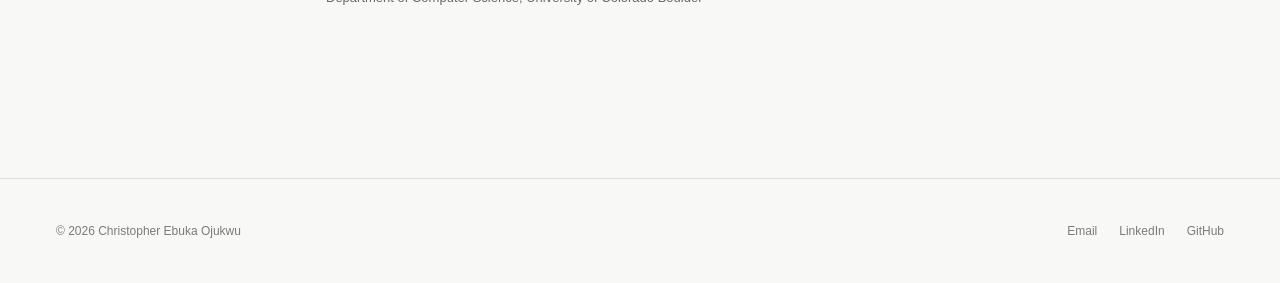
==== commit 866da371: "Revise biography content for clarity and focus Updated biography section to clarify research focus a" ====
--- a/about/index.html
+++ b/about/index.html
@@ -49,9 +49,9 @@
   <div class="page-grid">
     <div class="side-label">Biography</div>
     <div class="prose content-wide">
-      <p>I am a doctoral researcher in Computer Science at the University of Colorado Boulder, working at the intersection of computational genetics, genomics, network biology, and the science of science.</p>
-      <p>My research uses large-scale genomic, biological, and scientific data to investigate how genetic variation contributes to complex traits and how scientific evidence informs biomedical discovery. I am particularly interested in the genetic architecture of complex diseases, the generalizability of genetic findings across populations, and the relationship between biological networks and genetic associations.</p>
-      <p>A complementary part of my work examines science itself. I study how research attention, publication patterns, and the reliability of scientific evidence influence the knowledge available to researchers. Across these areas, I am interested in developing computational approaches that help us better understand biological systems and evaluate the evidence underlying scientific decisions.</p>
+      <p>I am a doctoral researcher in Computer Science at the University of Colorado Boulder. My work spans computational genetics, network biology, and the science of science, examining both the genetic architecture of complex traits and the scientific processes that shape our understanding of biology.</p>
+      <p>My research in genetics investigates how genetic associations are organized within biological networks, how findings generalize across ancestries, and how genetic evidence contributes to therapeutic development. I draw on large-scale genome-wide association studies, protein–protein interaction networks, and biomedical data to address these questions.</p>
+      <p>I also study how biomedical knowledge is produced, accumulated, and evaluated. This includes examining how research patterns shape what is known about genes.</p>
     </div>
   </div>
   <div class="page-grid ruled-block">
